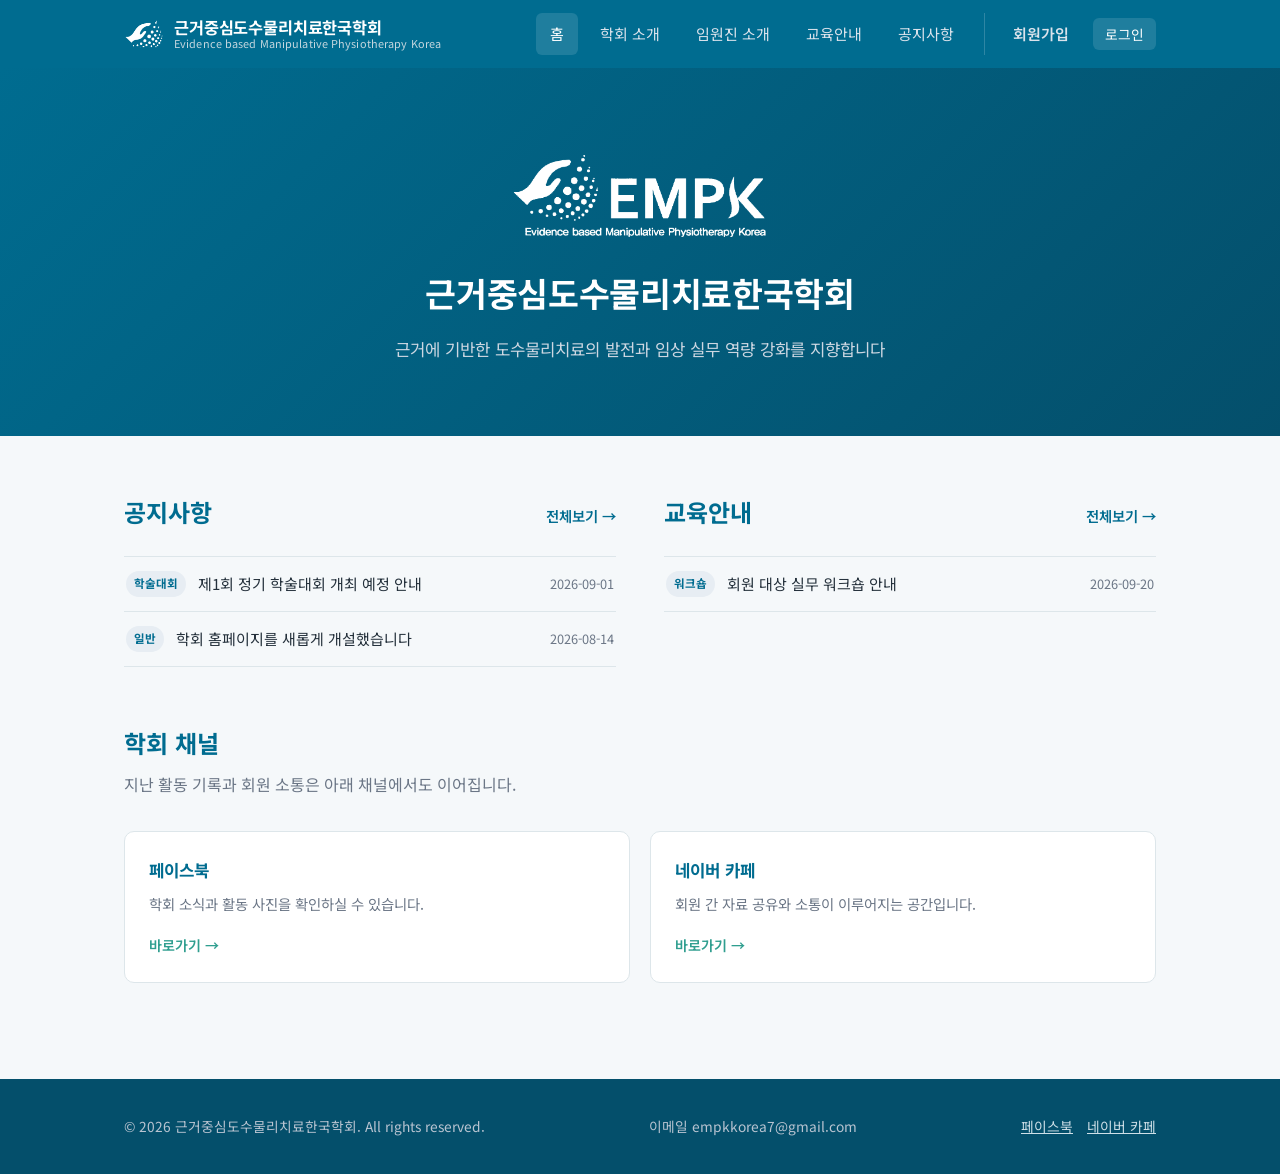
==== index.html @ 3b388fb1 "메인 화면을 공지사항·교육안내 2단 게시판으로 개편 - 상단 메뉴와 중복되던 배너 카드 3개 제거 - 공지사항 / 교육안내를 나란히 배치하고 각 최신 6건 노출 - 좁은 화면(86" ====
<!doctype html>
<html lang="ko">
<head>
  <meta charset="utf-8" />
  <meta name="viewport" content="width=device-width, initial-scale=1" />
  <title>홈 | 학회 홈페이지</title>
  <link rel="preconnect" href="https://fonts.googleapis.com" />
  <link href="https://fonts.googleapis.com/css2?family=Noto+Sans+KR:wght@400;500;700&display=swap" rel="stylesheet" />
  <link rel="icon" type="image/png" sizes="32x32" href="/images/favicon-32.png" />
  <link rel="apple-touch-icon" href="/images/favicon-180.png" />
  <link rel="stylesheet" href="/css/style.css" />
</head>
<body>
  <header class="site-header" id="site-header"></header>

  <section class="hero" id="hero">
    <div class="container">
      <img src="/images/logo.png" alt="근거중심도수물리치료한국학회 로고" class="hero-logo" />
      <h1 id="hero-title">학회 홈페이지</h1>
      <p id="hero-tagline">잠시만 기다려 주세요...</p>
    </div>
  </section>

  <main>
    <section class="section">
      <div class="container">
        <div class="board-columns">
          <div class="board-col">
            <div class="section-head-row">
              <h2 class="section-title">공지사항</h2>
              <a href="/notices.html" class="link-more">전체보기 &rarr;</a>
            </div>
            <div class="notice-list compact" id="recent-notices">
              <p class="empty-state">불러오는 중...</p>
            </div>
          </div>

          <div class="board-col">
            <div class="section-head-row">
              <h2 class="section-title">교육안내</h2>
              <a href="/education.html" class="link-more">전체보기 &rarr;</a>
            </div>
            <div class="notice-list compact" id="recent-education">
              <p class="empty-state">불러오는 중...</p>
            </div>
          </div>
        </div>
      </div>
    </section>

    <section class="section" id="social-section" style="padding-top: 0; display: none;">
      <div class="container">
        <h2 class="section-title">학회 채널</h2>
        <p class="section-sub">지난 활동 기록과 회원 소통은 아래 채널에서도 이어집니다.</p>
        <div class="social-grid" id="social-links"></div>
      </div>
    </section>
  </main>

  <footer class="site-footer" id="site-footer"></footer>

  <script src="https://identity.netlify.com/v1/netlify-identity-widget.js"></script>
  <script src="/js/site.js"></script>
  <script src="/js/home.js"></script>
</body>
</html>
---- css/style.css ----
:root {
  --navy: #006c90;
  --navy-dark: #044f6b;
  --accent: #2f9e8f;
  --bg: #f5f8fa;
  --card-bg: #ffffff;
  --text: #24303b;
  --text-muted: #6b7686;
  --border: #dde6ea;
  --max-width: 1080px;
}

* { box-sizing: border-box; }

html, body {
  margin: 0;
  padding: 0;
}

body {
  font-family: "Noto Sans KR", -apple-system, BlinkMacSystemFont, "Malgun Gothic", sans-serif;
  color: var(--text);
  background: var(--bg);
  line-height: 1.7;
}

a { color: inherit; text-decoration: none; }

img { max-width: 100%; display: block; }

.container {
  max-width: var(--max-width);
  margin: 0 auto;
  padding: 0 24px;
}

/* Header */
.site-header {
  background: var(--navy);
  color: #fff;
  position: sticky;
  top: 0;
  z-index: 10;
}

.site-header .container {
  display: flex;
  align-items: center;
  justify-content: space-between;
  height: 68px;
}

.brand {
  display: flex;
  align-items: center;
  gap: 10px;
  font-size: 1.02rem;
  font-weight: 700;
  letter-spacing: -0.01em;
  line-height: 1.25;
  min-width: 0;
}

.brand-text {
  white-space: nowrap;
}

.brand-mark {
  height: 40px;
  width: auto;
  flex: 0 0 auto;
  filter: brightness(0) invert(1);
}

.brand small {
  display: block;
  font-weight: 400;
  font-size: 0.68rem;
  color: #c3d6de;
  letter-spacing: 0.01em;
}

@media (max-width: 520px) {
  .brand { font-size: 0.9rem; gap: 8px; }
  .brand-mark { height: 32px; }
  .brand small { display: none; }
}

@media (max-width: 380px) {
  .brand { font-size: 0.78rem; }
}

.nav {
  display: flex;
  gap: 8px;
}

.nav a {
  padding: 8px 14px;
  border-radius: 6px;
  font-size: 0.94rem;
  color: #dbe3ec;
  white-space: nowrap;
  transition: background 0.15s ease, color 0.15s ease;
}

.nav a:hover,
.nav a.active {
  background: rgba(255, 255, 255, 0.12);
  color: #fff;
}

.auth-area {
  display: flex;
  align-items: center;
  gap: 10px;
  margin-left: 8px;
  padding-left: 14px;
  border-left: 1px solid rgba(255, 255, 255, 0.18);
  font-size: 0.88rem;
}

.auth-area .auth-link {
  color: #dbe3ec;
  font-weight: 600;
  white-space: nowrap;
}
.auth-area .auth-link:hover { color: #fff; text-decoration: underline; }

.auth-area .admin-link {
  color: var(--accent);
}

.auth-area .auth-user {
  color: #cdd7e2;
  white-space: nowrap;
}

.auth-btn {
  background: rgba(255, 255, 255, 0.12);
  color: #fff;
  border: none;
  padding: 6px 12px;
  border-radius: 6px;
  font-size: 0.86rem;
  cursor: pointer;
  font-family: inherit;
  white-space: nowrap;
  flex: 0 0 auto;
}
.auth-btn:hover { background: rgba(255, 255, 255, 0.22); }

@media (max-width: 1024px) {
  .auth-area {
    margin-left: 0;
    padding-left: 0;
    border-left: none;
    border-top: 1px solid rgba(255, 255, 255, 0.18);
    margin-top: 8px;
    padding-top: 12px;
    width: 100%;
  }
}

.nav-toggle {
  display: none;
  background: none;
  border: none;
  color: #fff;
  font-size: 1.5rem;
  cursor: pointer;
}

@media (max-width: 1024px) {
  .nav-toggle { display: block; }
  .nav {
    position: absolute;
    top: 68px;
    left: 0;
    right: 0;
    background: var(--navy-dark);
    flex-direction: column;
    align-items: flex-start;
    padding: 8px 16px 16px;
    display: none;
  }
  .nav.open { display: flex; }
}

/* Hero */
.hero {
  background: linear-gradient(135deg, var(--navy) 0%, var(--navy-dark) 100%);
  color: #fff;
  padding: 84px 0 72px;
  text-align: center;
}

.hero-logo {
  height: 88px;
  width: auto;
  margin: 0 auto 24px;
  filter: brightness(0) invert(1);
}

@media (max-width: 520px) {
  .hero-logo { height: 62px; margin-bottom: 18px; }
}

.hero h1 {
  font-size: 2.1rem;
  margin: 0 0 14px;
  letter-spacing: -0.01em;
}

.hero p {
  font-size: 1.05rem;
  color: #cdd7e2;
  max-width: 560px;
  margin: 0 auto;
}

/* Sections */
.section {
  padding: 56px 0;
}

.section-title {
  font-size: 1.5rem;
  margin: 0 0 8px;
  color: var(--navy);
}

.section-sub {
  color: var(--text-muted);
  margin: 0 0 32px;
}

.section-head-row {
  display: flex;
  align-items: baseline;
  justify-content: space-between;
  margin-bottom: 24px;
}

.section-head-row .section-title { margin-bottom: 0; }

.link-more {
  font-size: 0.9rem;
  color: var(--navy);
  font-weight: 600;
  white-space: nowrap;
}
.link-more:hover { text-decoration: underline; }

/* Cards */
.card {
  background: var(--card-bg);
  border: 1px solid var(--border);
  border-radius: 10px;
  padding: 24px;
}

.card-grid {
  display: grid;
  grid-template-columns: repeat(auto-fill, minmax(220px, 1fr));
  gap: 20px;
}

/* Board members */
.member-card {
  background: var(--card-bg);
  border: 1px solid var(--border);
  border-radius: 10px;
  padding: 24px;
  text-align: center;
}

.member-photo {
  width: 96px;
  height: 96px;
  border-radius: 50%;
  object-fit: cover;
  margin: 0 auto 16px;
  background: #dfe5ec;
}

.member-photo.placeholder {
  display: flex;
  align-items: center;
  justify-content: center;
  color: #8b98a8;
  font-size: 0.8rem;
}

.member-name {
  font-size: 1.05rem;
  font-weight: 700;
  margin: 0 0 2px;
}

.member-title {
  color: var(--accent);
  font-weight: 600;
  font-size: 0.9rem;
  margin: 0 0 6px;
}

.member-affiliation {
  color: var(--text-muted);
  font-size: 0.88rem;
  margin: 0 0 10px;
}

.member-bio {
  font-size: 0.88rem;
  color: var(--text);
}

/* Notices */
.notice-list {
  display: flex;
  flex-direction: column;
  border-top: 1px solid var(--border);
}

.notice-row {
  display: flex;
  align-items: center;
  gap: 16px;
  padding: 18px 4px;
  border-bottom: 1px solid var(--border);
  cursor: pointer;
}

.notice-row:hover .notice-title { color: var(--navy); text-decoration: underline; }

.notice-category {
  flex: 0 0 auto;
  font-size: 0.76rem;
  font-weight: 700;
  color: var(--navy);
  background: #e7edf3;
  padding: 4px 10px;
  border-radius: 999px;
}

.notice-title {
  flex: 1 1 auto;
  font-size: 0.98rem;
}

.notice-date {
  flex: 0 0 auto;
  font-size: 0.84rem;
  color: var(--text-muted);
}

.notice-detail {
  background: var(--card-bg);
  border: 1px solid var(--border);
  border-radius: 10px;
  padding: 32px;
}

.notice-detail h2 {
  margin: 0 0 8px;
  color: var(--navy);
}

.notice-detail .notice-meta {
  color: var(--text-muted);
  font-size: 0.88rem;
  margin-bottom: 20px;
  padding-bottom: 20px;
  border-bottom: 1px solid var(--border);
}

.notice-detail .notice-body {
  white-space: pre-wrap;
}

.back-link {
  display: inline-block;
  margin-bottom: 20px;
  font-size: 0.9rem;
  color: var(--navy);
  font-weight: 600;
}
.back-link:hover { text-decoration: underline; }

/* History timeline */
.timeline {
  border-left: 2px solid var(--border);
  margin-left: 8px;
  padding-left: 24px;
}

.timeline-item {
  position: relative;
  padding-bottom: 24px;
}

.timeline-item::before {
  content: "";
  position: absolute;
  left: -30px;
  top: 4px;
  width: 10px;
  height: 10px;
  border-radius: 50%;
  background: var(--accent);
}

.timeline-year {
  font-weight: 700;
  color: var(--navy);
  margin-right: 10px;
}

/* About */
.about-block {
  margin-bottom: 32px;
}

.about-block h3 {
  color: var(--navy);
  font-size: 1.1rem;
  margin-bottom: 10px;
}

.about-block p {
  white-space: pre-wrap;
  color: var(--text);
}

/* Footer */
.site-footer {
  background: var(--navy-dark);
  color: #b9c4d1;
  padding: 36px 0;
  margin-top: 40px;
  font-size: 0.86rem;
}

.site-footer .container {
  display: flex;
  flex-wrap: wrap;
  gap: 8px 24px;
  justify-content: space-between;
}

.empty-state {
  color: var(--text-muted);
  padding: 24px 4px;
}

/* Home board columns */
.board-columns {
  display: grid;
  grid-template-columns: 1fr 1fr;
  gap: 48px;
}

@media (max-width: 860px) {
  .board-columns {
    grid-template-columns: 1fr;
    gap: 40px;
  }
}

/* Compact rows used in the narrower home columns */
.notice-list.compact .notice-row {
  gap: 12px;
  padding: 14px 2px;
}

.notice-list.compact .notice-category {
  font-size: 0.72rem;
  padding: 3px 8px;
}

.notice-list.compact .notice-title {
  font-size: 0.94rem;
  overflow: hidden;
  text-overflow: ellipsis;
  white-space: nowrap;
}

.notice-list.compact .notice-date {
  font-size: 0.8rem;
}

/* Social channels */
.social-grid {
  display: grid;
  grid-template-columns: repeat(auto-fit, minmax(240px, 1fr));
  gap: 20px;
}

.social-card h3 {
  margin: 0 0 8px;
  color: var(--navy);
  font-size: 1.05rem;
}

.social-card p {
  margin: 0 0 14px;
  color: var(--text-muted);
  font-size: 0.9rem;
}

.social-card .social-go {
  font-size: 0.88rem;
  font-weight: 600;
  color: var(--accent);
}

.social-card:hover {
  border-color: var(--navy);
}

.footer-social {
  display: flex;
  gap: 14px;
}

.footer-social a {
  color: #cfe0e8;
  text-decoration: underline;
}
.footer-social a:hover { color: #fff; }

/* Forms */
.apply-form {
  display: flex;
  flex-direction: column;
}

.hp-field {
  position: absolute;
  left: -9999px;
}

.form-label {
  font-size: 0.88rem;
  font-weight: 600;
  color: var(--navy);
  margin: 16px 0 6px;
}
.form-label:first-of-type { margin-top: 0; }

.form-input {
  font-family: inherit;
  font-size: 0.96rem;
  padding: 10px 12px;
  border: 1px solid var(--border);
  border-radius: 6px;
  background: #fff;
  color: var(--text);
}
.form-input:focus {
  outline: none;
  border-color: var(--navy);
}

.form-notice {
  font-size: 0.8rem;
  color: var(--text-muted);
  margin: 18px 0 0;
}

.form-submit {
  margin-top: 18px;
  align-self: flex-start;
  background: var(--navy);
  color: #fff;
  border: none;
  padding: 12px 24px;
  border-radius: 6px;
  font-size: 0.96rem;
  font-weight: 600;
  cursor: pointer;
  font-family: inherit;
}
.form-submit:hover { background: var(--navy-dark); }
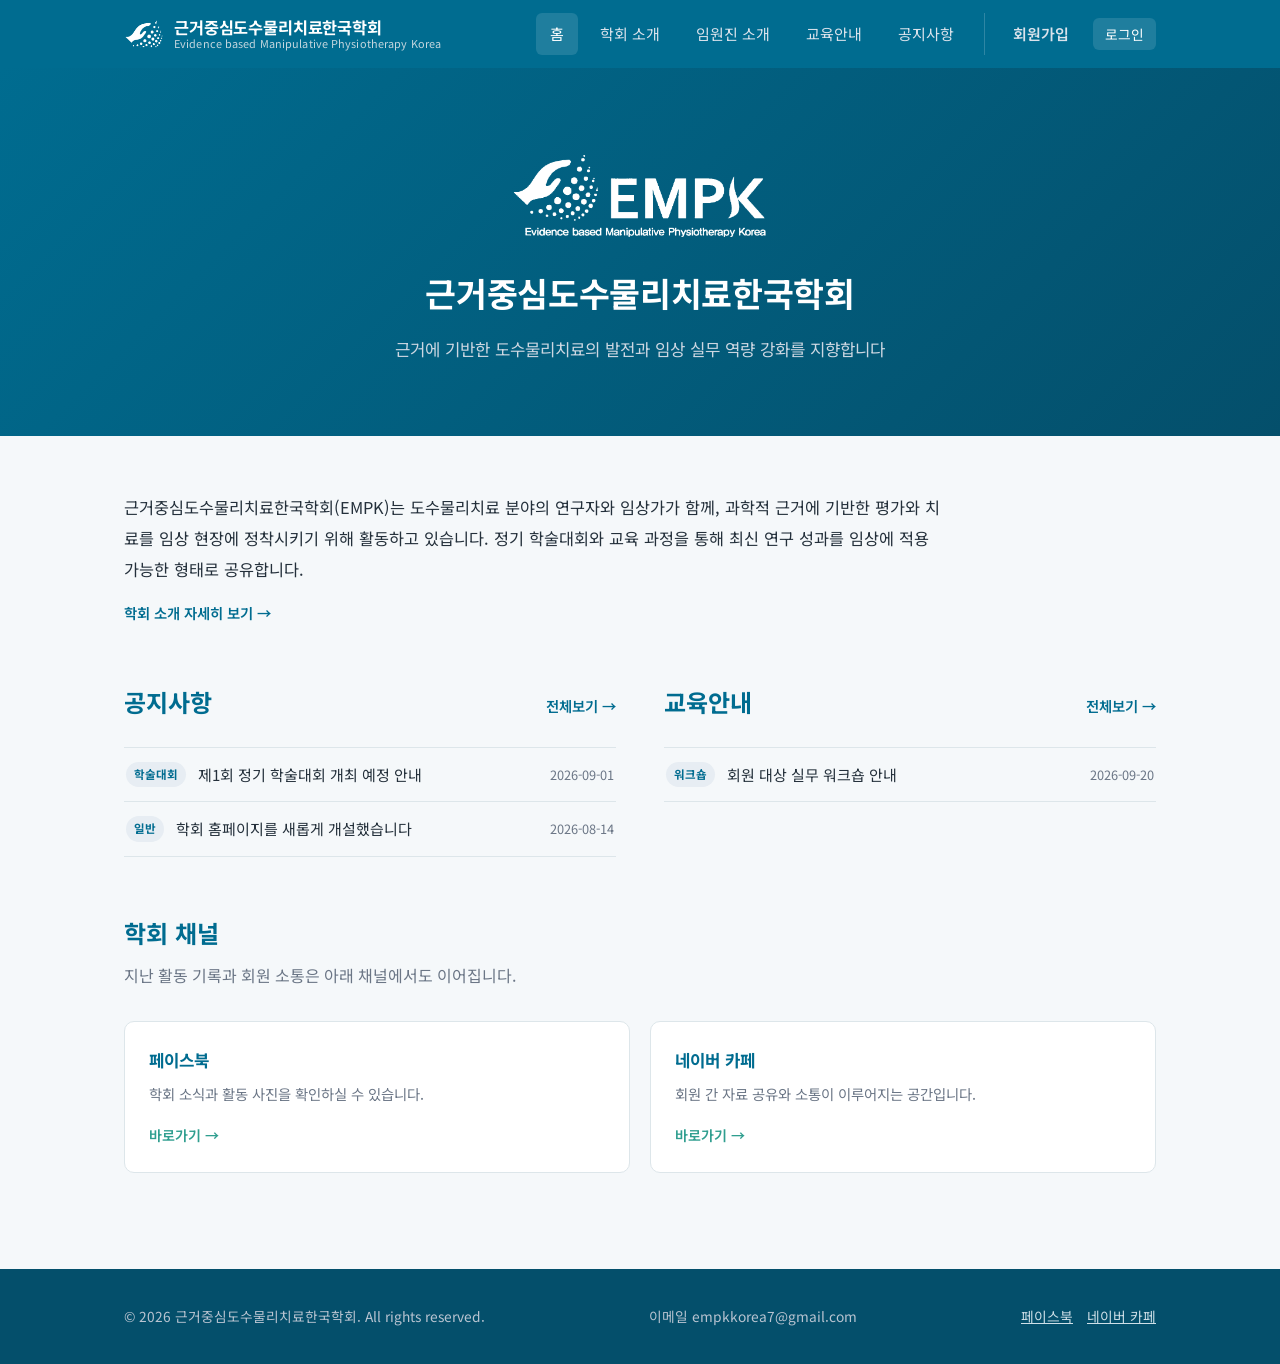
==== commit 86f4cfc7: "메인 소개글·다가오는 일정 추가, 임원진 그룹 구분 - 홈 상단에 학회 소개 요약 단락 추가 (관리자 화면에서 수정 가능) - 공지사항·교육안내를 합쳐 '다가오는 일정'을 D-da" ====
--- a/index.html
+++ b/index.html
@@ -22,6 +22,20 @@
   </section>
 
   <main>
+    <section class="section intro-section" id="intro-section" style="display: none;">
+      <div class="container">
+        <p class="intro-text" id="intro-text"></p>
+        <a href="/about.html" class="link-more">학회 소개 자세히 보기 &rarr;</a>
+      </div>
+    </section>
+
+    <section class="section upcoming-section" id="upcoming-section" style="display: none;">
+      <div class="container">
+        <h2 class="section-title">다가오는 일정</h2>
+        <div class="upcoming-grid" id="upcoming-list"></div>
+      </div>
+    </section>
+
     <section class="section">
       <div class="container">
         <div class="board-columns">
--- a/css/style.css
+++ b/css/style.css
@@ -454,6 +454,84 @@
   padding: 24px 4px;
 }
 
+/* Home intro summary */
+.intro-section {
+  padding-bottom: 0;
+}
+
+.intro-text {
+  font-size: 1.02rem;
+  line-height: 1.9;
+  color: var(--text);
+  margin: 0 0 14px;
+  max-width: 820px;
+}
+
+/* Upcoming events */
+.upcoming-section {
+  padding-bottom: 0;
+}
+
+.upcoming-grid {
+  display: grid;
+  grid-template-columns: repeat(auto-fit, minmax(240px, 1fr));
+  gap: 16px;
+}
+
+.upcoming-card {
+  display: flex;
+  flex-direction: column;
+  gap: 8px;
+  padding: 20px 22px;
+  border: 1px solid var(--border);
+  border-left: 4px solid var(--accent);
+  border-radius: 10px;
+  background: var(--card-bg);
+  transition: border-color 0.15s ease, transform 0.15s ease;
+}
+
+.upcoming-card:hover {
+  border-color: var(--navy);
+  border-left-color: var(--navy);
+  transform: translateY(-2px);
+}
+
+.upcoming-dday {
+  align-self: flex-start;
+  font-size: 0.78rem;
+  font-weight: 700;
+  color: #fff;
+  background: var(--accent);
+  padding: 3px 10px;
+  border-radius: 999px;
+  letter-spacing: 0.02em;
+}
+
+.upcoming-title {
+  font-size: 1rem;
+  font-weight: 600;
+  color: var(--navy);
+  line-height: 1.5;
+}
+
+.upcoming-meta {
+  font-size: 0.84rem;
+  color: var(--text-muted);
+}
+
+/* Board member groups */
+.board-group + .board-group {
+  margin-top: 48px;
+}
+
+.board-group-title {
+  font-size: 1.2rem;
+  color: var(--navy);
+  margin: 0 0 20px;
+  padding-bottom: 10px;
+  border-bottom: 2px solid var(--border);
+}
+
 /* Home board columns */
 .board-columns {
   display: grid;
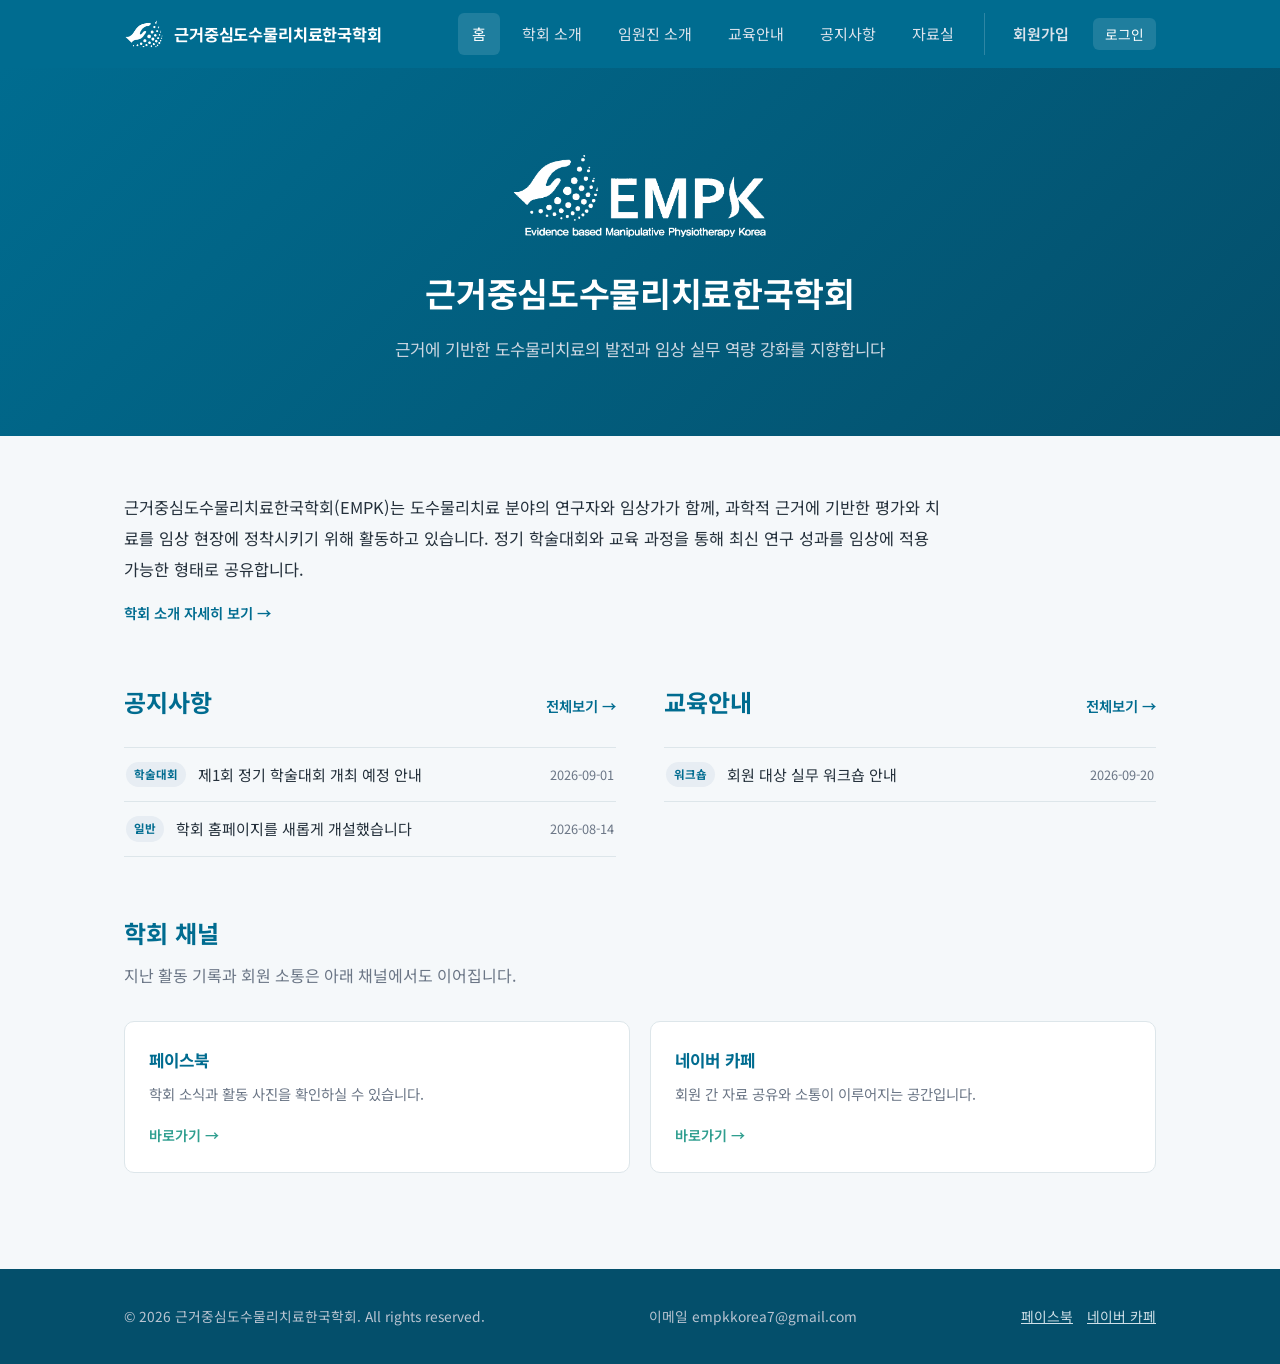
==== commit 2d6e4fc3: "SEO·공유 미리보기, 한글 404, 학회 소개 페이지 확장 - 전 페이지에 description·OG·트위터 카드 메타태그와 canonical 추가   카톡·페이스북 공유 시 로" ====
--- a/index.html
+++ b/index.html
@@ -3,7 +3,22 @@
 <head>
   <meta charset="utf-8" />
   <meta name="viewport" content="width=device-width, initial-scale=1" />
-  <title>홈 | 학회 홈페이지</title>
+  <title>근거중심도수물리치료한국학회 (EMPK)</title>
+  <meta name="description" content="근거중심도수물리치료한국학회(EMPK)는 근거에 기반한 도수물리치료의 발전과 임상 실무 역량 강화를 지향하는 학회입니다. 학술대회·교육 일정과 공지사항을 확인하세요." />
+  <link rel="canonical" href="https://empkkorea.netlify.app/" />
+  <meta property="og:type" content="website" />
+  <meta property="og:site_name" content="근거중심도수물리치료한국학회" />
+  <meta property="og:locale" content="ko_KR" />
+  <meta property="og:title" content="근거중심도수물리치료한국학회" />
+  <meta property="og:description" content="근거중심도수물리치료한국학회(EMPK)는 근거에 기반한 도수물리치료의 발전과 임상 실무 역량 강화를 지향하는 학회입니다. 학술대회·교육 일정과 공지사항을 확인하세요." />
+  <meta property="og:url" content="https://empkkorea.netlify.app/" />
+  <meta property="og:image" content="https://empkkorea.netlify.app/images/og-image.png" />
+  <meta property="og:image:width" content="1200" />
+  <meta property="og:image:height" content="630" />
+  <meta name="twitter:card" content="summary_large_image" />
+  <meta name="twitter:title" content="근거중심도수물리치료한국학회" />
+  <meta name="twitter:description" content="근거중심도수물리치료한국학회(EMPK)는 근거에 기반한 도수물리치료의 발전과 임상 실무 역량 강화를 지향하는 학회입니다. 학술대회·교육 일정과 공지사항을 확인하세요." />
+  <meta name="twitter:image" content="https://empkkorea.netlify.app/images/og-image.png" />
   <link rel="preconnect" href="https://fonts.googleapis.com" />
   <link href="https://fonts.googleapis.com/css2?family=Noto+Sans+KR:wght@400;500;700&display=swap" rel="stylesheet" />
   <link rel="icon" type="image/png" sizes="32x32" href="/images/favicon-32.png" />
--- a/css/style.css
+++ b/css/style.css
@@ -58,11 +58,24 @@
   font-weight: 700;
   letter-spacing: -0.01em;
   line-height: 1.25;
+  /* Shrink and truncate rather than overflowing across the nav. */
   min-width: 0;
+  flex: 0 1 auto;
+  overflow: hidden;
 }
 
 .brand-text {
+  display: block;
+  min-width: 0;
+  overflow: hidden;
+}
+
+.brand-name,
+.brand small {
+  display: block;
   white-space: nowrap;
+  overflow: hidden;
+  text-overflow: ellipsis;
 }
 
 .brand-mark {
@@ -73,13 +86,18 @@
 }
 
 .brand small {
-  display: block;
   font-weight: 400;
   font-size: 0.68rem;
   color: #c3d6de;
   letter-spacing: 0.01em;
 }
 
+/* The English subtitle is the widest part of the brand; drop it first so the
+   nav keeps its room on laptop widths (especially when logged in). */
+@media (max-width: 1400px) {
+  .brand small { display: none; }
+}
+
 @media (max-width: 520px) {
   .brand { font-size: 0.9rem; gap: 8px; }
   .brand-mark { height: 32px; }
@@ -93,6 +111,7 @@
 .nav {
   display: flex;
   gap: 8px;
+  flex: 0 0 auto;
 }
 
 .nav a {
@@ -134,6 +153,10 @@
 .auth-area .auth-user {
   color: #cdd7e2;
   white-space: nowrap;
+  /* Email addresses can be long; keep them from pushing the nav around. */
+  max-width: 150px;
+  overflow: hidden;
+  text-overflow: ellipsis;
 }
 
 .auth-btn {
@@ -379,6 +402,177 @@
   white-space: pre-wrap;
 }
 
+/* Rendered Markdown bodies bring their own block elements. */
+.notice-body.rich { white-space: normal; }
+.notice-body.rich p { margin: 0 0 14px; }
+.notice-body.rich h2,
+.notice-body.rich h3,
+.notice-body.rich h4 {
+  color: var(--navy);
+  margin: 26px 0 10px;
+  font-size: 1.08rem;
+}
+.notice-body.rich ul,
+.notice-body.rich ol { margin: 0 0 14px; padding-left: 22px; }
+.notice-body.rich li { margin-bottom: 6px; }
+.notice-body.rich a { color: var(--navy); text-decoration: underline; }
+.notice-body.rich img { border-radius: 8px; margin: 8px 0 16px; }
+.notice-body.rich blockquote {
+  margin: 0 0 14px;
+  padding: 10px 16px;
+  border-left: 3px solid var(--accent);
+  background: var(--bg);
+  color: var(--text-muted);
+}
+.notice-body.rich code {
+  background: var(--bg);
+  padding: 2px 6px;
+  border-radius: 4px;
+  font-size: 0.92em;
+}
+.notice-body.rich hr {
+  border: none;
+  border-top: 1px solid var(--border);
+  margin: 22px 0;
+}
+
+/* Attachments */
+.attachments {
+  margin-top: 28px;
+  padding-top: 20px;
+  border-top: 1px solid var(--border);
+}
+
+.attachments-title {
+  font-size: 0.94rem;
+  color: var(--navy);
+  margin: 0 0 12px;
+}
+
+.attachment-list {
+  list-style: none;
+  margin: 0;
+  padding: 0;
+  display: flex;
+  flex-direction: column;
+  gap: 8px;
+}
+
+.attachment-list a {
+  display: flex;
+  align-items: center;
+  gap: 10px;
+  padding: 10px 14px;
+  border: 1px solid var(--border);
+  border-radius: 8px;
+  background: var(--bg);
+  font-size: 0.92rem;
+  color: var(--navy);
+  word-break: break-all;
+}
+.attachment-list a:hover {
+  border-color: var(--navy);
+  background: #fff;
+}
+
+.attach-icon {
+  flex: 0 0 auto;
+  font-weight: 700;
+  color: var(--accent);
+}
+
+.attach-mark {
+  font-size: 0.82em;
+  margin-left: 4px;
+}
+
+.pin-badge {
+  display: inline-block;
+  font-size: 0.72rem;
+  font-weight: 700;
+  color: #fff;
+  background: var(--accent);
+  padding: 2px 7px;
+  border-radius: 4px;
+  margin-right: 6px;
+  vertical-align: 2px;
+}
+
+/* Board search */
+.board-search {
+  display: flex;
+  gap: 8px;
+  align-items: center;
+  margin-bottom: 22px;
+  flex-wrap: wrap;
+}
+
+.board-search input {
+  flex: 1 1 200px;
+  min-width: 0;
+  font-family: inherit;
+  font-size: 0.94rem;
+  padding: 9px 13px;
+  border: 1px solid var(--border);
+  border-radius: 6px;
+  background: #fff;
+  color: var(--text);
+}
+.board-search input:focus { outline: none; border-color: var(--navy); }
+
+.board-search button {
+  flex: 0 0 auto;
+  font-family: inherit;
+  font-size: 0.92rem;
+  font-weight: 600;
+  padding: 9px 18px;
+  border: none;
+  border-radius: 6px;
+  background: var(--navy);
+  color: #fff;
+  cursor: pointer;
+}
+.board-search button:hover { background: var(--navy-dark); }
+
+.search-clear {
+  font-size: 0.88rem;
+  color: var(--text-muted);
+  text-decoration: underline;
+}
+
+.search-summary {
+  font-size: 0.9rem;
+  color: var(--text-muted);
+  margin: 0 0 10px;
+}
+
+/* Pagination */
+.pagination {
+  display: flex;
+  justify-content: center;
+  gap: 6px;
+  margin-top: 28px;
+  flex-wrap: wrap;
+}
+
+.page-link {
+  min-width: 36px;
+  padding: 7px 11px;
+  text-align: center;
+  border: 1px solid var(--border);
+  border-radius: 6px;
+  font-size: 0.9rem;
+  color: var(--text);
+  background: #fff;
+}
+.page-link:hover { border-color: var(--navy); color: var(--navy); }
+.page-link.active {
+  background: var(--navy);
+  border-color: var(--navy);
+  color: #fff;
+  font-weight: 600;
+}
+
 .back-link {
   display: inline-block;
   margin-bottom: 20px;
@@ -417,6 +611,91 @@
   margin-right: 10px;
 }
 
+/* In-page sub navigation (학회 소개) */
+.subnav {
+  position: sticky;
+  top: 68px;
+  z-index: 9;
+  background: #fff;
+  border-bottom: 1px solid var(--border);
+}
+
+.subnav .container {
+  display: flex;
+  gap: 4px;
+  overflow-x: auto;
+  scrollbar-width: none;
+}
+.subnav .container::-webkit-scrollbar { display: none; }
+
+.subnav a {
+  flex: 0 0 auto;
+  padding: 14px 14px;
+  font-size: 0.92rem;
+  font-weight: 600;
+  color: var(--text-muted);
+  border-bottom: 2px solid transparent;
+  white-space: nowrap;
+}
+.subnav a:hover {
+  color: var(--navy);
+  border-bottom-color: var(--border);
+}
+
+/* Anchor targets must clear both sticky bars. */
+main section[id] {
+  scroll-margin-top: 124px;
+}
+.about-block[id] {
+  scroll-margin-top: 124px;
+}
+
+/* Greeting */
+.greeting p {
+  white-space: pre-wrap;
+  line-height: 1.9;
+  margin: 0 0 16px;
+}
+
+.greeting-sign {
+  text-align: right;
+  font-weight: 600;
+  color: var(--navy);
+  white-space: normal !important;
+}
+
+/* Definition-style info rows (사무국 안내) */
+.info-list {
+  display: grid;
+  grid-template-columns: 120px 1fr;
+  gap: 10px 16px;
+  margin: 0 0 16px;
+}
+
+.info-list dt {
+  font-weight: 600;
+  color: var(--navy);
+  font-size: 0.94rem;
+}
+
+.info-list dd {
+  margin: 0;
+  font-size: 0.94rem;
+  word-break: break-word;
+}
+
+.info-list dd a { color: var(--navy); text-decoration: underline; }
+
+@media (max-width: 520px) {
+  .info-list { grid-template-columns: 84px 1fr; gap: 8px 12px; }
+}
+
+.office-note {
+  color: var(--text-muted);
+  font-size: 0.92rem;
+  margin: 0;
+}
+
 /* About */
 .about-block {
   margin-bottom: 32px;
@@ -453,6 +732,25 @@
   color: var(--text-muted);
   padding: 24px 4px;
 }
+
+/* 404 page shortcuts */
+.notfound-links {
+  display: flex;
+  flex-wrap: wrap;
+  gap: 10px;
+  justify-content: center;
+}
+
+.notfound-links a {
+  padding: 10px 18px;
+  border: 1px solid var(--border);
+  border-radius: 8px;
+  background: var(--card-bg);
+  font-size: 0.94rem;
+  font-weight: 600;
+  color: var(--navy);
+}
+.notfound-links a:hover { border-color: var(--navy); background: #fff; }
 
 /* Home intro summary */
 .intro-section {
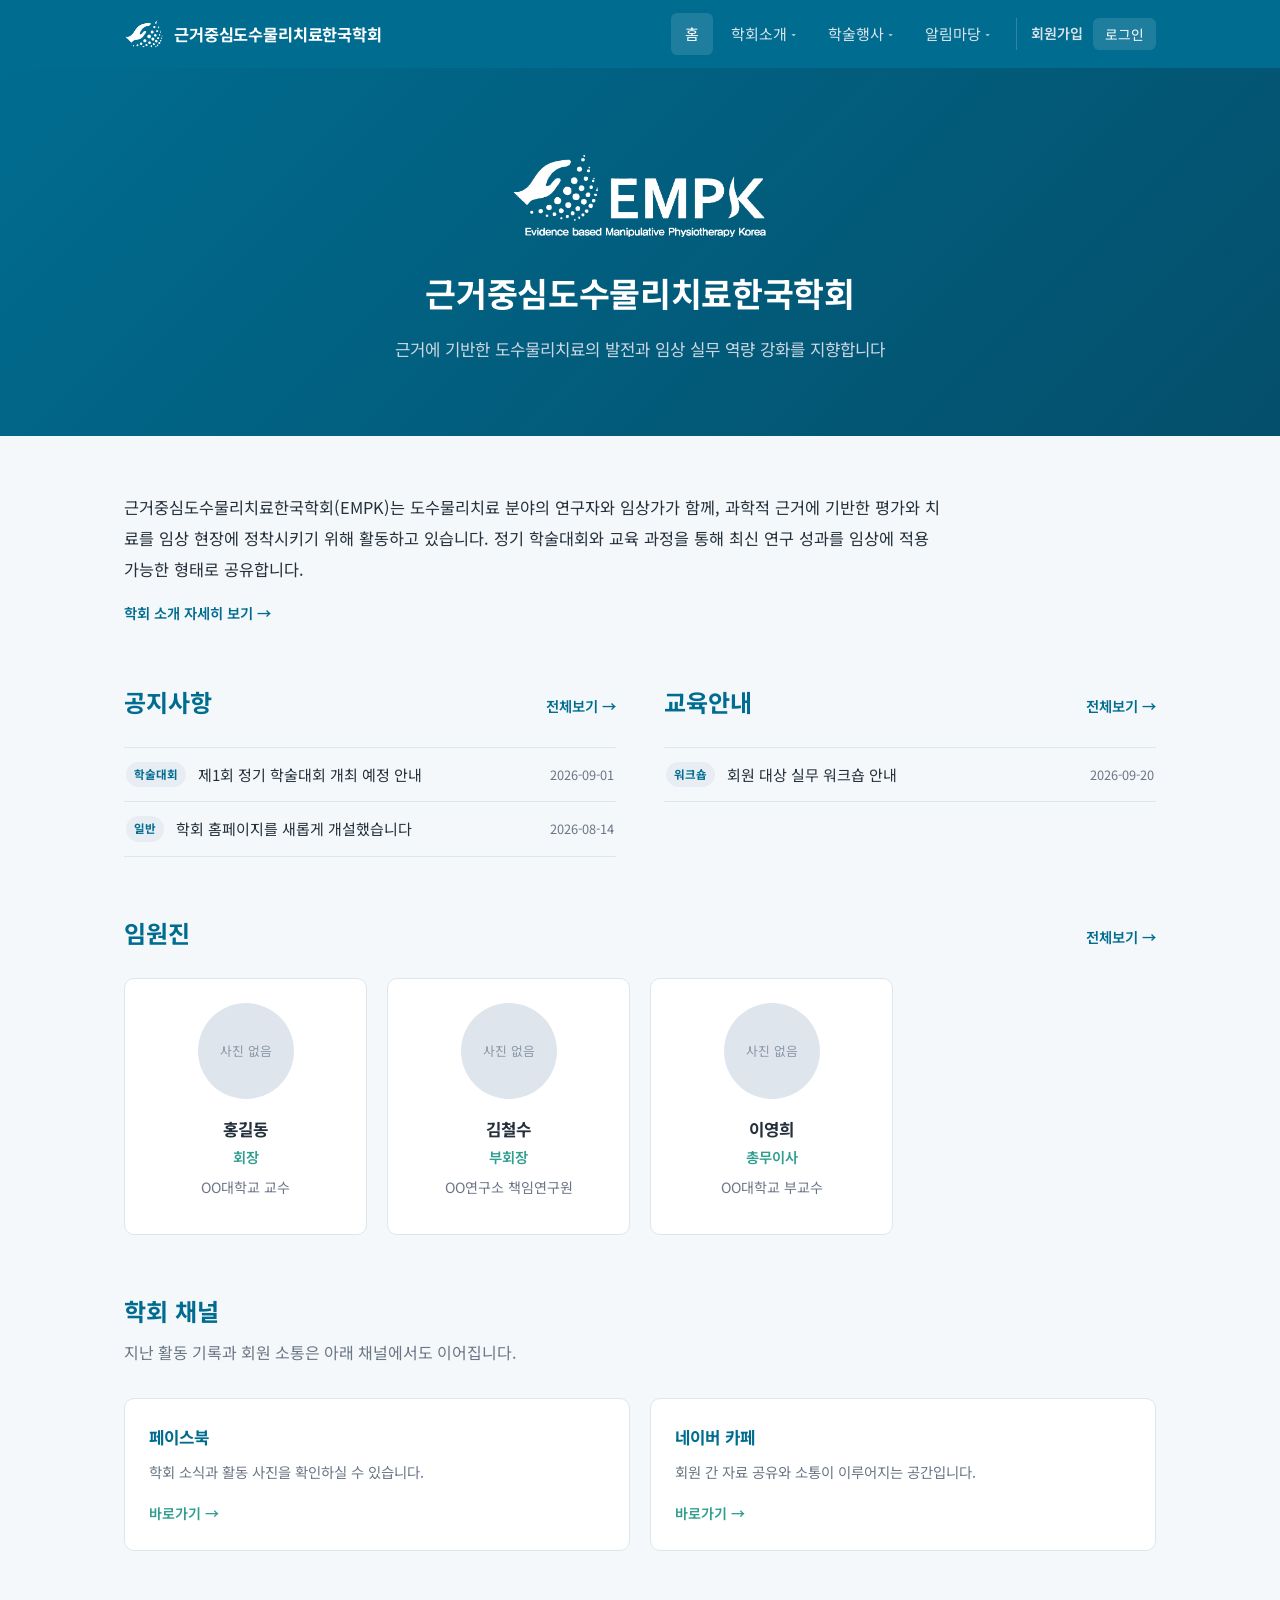
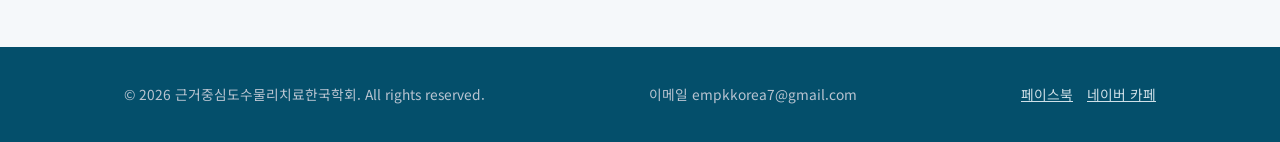
==== commit b4359a79: "학술대회·갤러리 신설, 참가 신청 폼, 회원 전용 자료, 메뉴 재편 - 메뉴를 홈/학회소개/학술행사/알림마당 4개 + 드롭다운으로 재편   (페이지가 늘어도 헤더가 깨지지 않고, " ====
--- a/index.html
+++ b/index.html
@@ -36,7 +36,7 @@
     </div>
   </section>
 
-  <main>
+  <main id="main">
     <section class="section intro-section" id="intro-section" style="display: none;">
       <div class="container">
         <p class="intro-text" id="intro-text"></p>
@@ -77,6 +77,16 @@
       </div>
     </section>
 
+    <section class="section" id="board-section" style="padding-top: 0; display: none;">
+      <div class="container">
+        <div class="section-head-row">
+          <h2 class="section-title">임원진</h2>
+          <a href="/board.html" class="link-more">전체보기 &rarr;</a>
+        </div>
+        <div class="card-grid" id="home-board"></div>
+      </div>
+    </section>
+
     <section class="section" id="social-section" style="padding-top: 0; display: none;">
       <div class="container">
         <h2 class="section-title">학회 채널</h2>
--- a/css/style.css
+++ b/css/style.css
@@ -110,23 +110,103 @@
 
 .nav {
   display: flex;
-  gap: 8px;
+  align-items: center;
+  gap: 4px;
   flex: 0 0 auto;
 }
 
-.nav a {
+.nav-link {
+  display: inline-flex;
+  align-items: center;
+  gap: 4px;
   padding: 8px 14px;
   border-radius: 6px;
   font-size: 0.94rem;
   color: #dbe3ec;
   white-space: nowrap;
+  background: none;
+  border: none;
+  font-family: inherit;
+  font-weight: 400;
+  cursor: pointer;
   transition: background 0.15s ease, color 0.15s ease;
 }
 
-.nav a:hover,
-.nav a.active {
+.nav-link:hover,
+.nav-link.active {
   background: rgba(255, 255, 255, 0.12);
   color: #fff;
+}
+
+.nav-caret {
+  font-size: 0.7em;
+  opacity: 0.8;
+}
+
+.nav-group {
+  position: relative;
+}
+
+.nav-menu {
+  display: none;
+  position: absolute;
+  top: calc(100% + 6px);
+  left: 0;
+  min-width: 176px;
+  background: #fff;
+  border: 1px solid var(--border);
+  border-radius: 10px;
+  box-shadow: 0 12px 28px rgba(15, 34, 51, 0.16);
+  padding: 6px;
+  z-index: 20;
+}
+
+.nav-group.open .nav-menu,
+.nav-group:hover .nav-menu {
+  display: block;
+}
+
+.nav-menu a {
+  display: block;
+  padding: 9px 12px;
+  border-radius: 6px;
+  font-size: 0.9rem;
+  color: var(--text);
+  white-space: nowrap;
+}
+
+.nav-menu a:hover {
+  background: var(--bg);
+  color: var(--navy);
+}
+
+.nav-menu a.active {
+  color: var(--navy);
+  font-weight: 600;
+}
+
+/* Keyboard users must be able to see where they are. */
+.nav-link:focus-visible,
+.nav-menu a:focus-visible,
+.auth-btn:focus-visible,
+.auth-area a:focus-visible {
+  outline: 2px solid #fff;
+  outline-offset: 2px;
+}
+
+.skip-link {
+  position: absolute;
+  left: -9999px;
+  top: 0;
+  z-index: 100;
+  background: #fff;
+  color: var(--navy);
+  padding: 10px 16px;
+  border-radius: 0 0 8px 0;
+  font-weight: 600;
+}
+.skip-link:focus {
+  left: 0;
 }
 
 .auth-area {
@@ -201,13 +281,37 @@
     top: 68px;
     left: 0;
     right: 0;
+    max-height: calc(100vh - 68px);
+    overflow-y: auto;
     background: var(--navy-dark);
     flex-direction: column;
-    align-items: flex-start;
+    align-items: stretch;
     padding: 8px 16px 16px;
     display: none;
   }
   .nav.open { display: flex; }
+
+  /* Submenus become inline expanding lists instead of floating panels. */
+  .nav-group { position: static; }
+  .nav-link { width: 100%; justify-content: space-between; }
+
+  .nav-menu {
+    display: none;
+    position: static;
+    background: transparent;
+    border: none;
+    box-shadow: none;
+    padding: 0 0 6px 12px;
+    min-width: 0;
+  }
+  .nav-group:hover .nav-menu { display: none; }
+  .nav-group.open .nav-menu { display: block; }
+
+  .nav-menu a { color: #c3d6de; }
+  .nav-menu a:hover,
+  .nav-menu a.active { background: rgba(255, 255, 255, 0.1); color: #fff; }
+
+  .nav-group.open .nav-caret { transform: rotate(180deg); }
 }
 
 /* Hero */
@@ -498,6 +602,115 @@
   vertical-align: 2px;
 }
 
+/* Inline application form on event pages */
+.apply-box {
+  margin-top: 28px;
+  padding-top: 20px;
+  border-top: 1px solid var(--border);
+}
+
+.apply-box .apply-form {
+  border: 1px solid var(--border);
+  border-radius: 10px;
+  padding: 20px 22px;
+  background: var(--bg);
+}
+
+/* Gallery */
+.album + .album {
+  margin-top: 48px;
+  padding-top: 40px;
+  border-top: 1px solid var(--border);
+}
+
+.album-head {
+  display: flex;
+  align-items: baseline;
+  justify-content: space-between;
+  gap: 16px;
+  margin-bottom: 8px;
+}
+
+.album-title {
+  font-size: 1.25rem;
+  color: var(--navy);
+  margin: 0;
+}
+
+.album-date {
+  font-size: 0.86rem;
+  color: var(--text-muted);
+  white-space: nowrap;
+}
+
+.album-desc {
+  color: var(--text-muted);
+  margin-bottom: 18px;
+}
+
+.photo-grid {
+  display: grid;
+  grid-template-columns: repeat(auto-fill, minmax(230px, 1fr));
+  gap: 16px;
+}
+
+.photo {
+  margin: 0;
+  background: var(--card-bg);
+  border: 1px solid var(--border);
+  border-radius: 10px;
+  overflow: hidden;
+}
+
+.photo img {
+  width: 100%;
+  aspect-ratio: 4 / 3;
+  object-fit: cover;
+  background: var(--bg);
+}
+
+.photo figcaption {
+  padding: 10px 12px;
+  font-size: 0.86rem;
+  color: var(--text-muted);
+}
+
+/* Members-only marker */
+.members-badge {
+  display: inline-block;
+  font-size: 0.72rem;
+  font-weight: 700;
+  color: var(--navy);
+  background: #dceaf0;
+  padding: 2px 7px;
+  border-radius: 4px;
+  margin-right: 6px;
+  vertical-align: 2px;
+}
+
+.members-notice {
+  margin-top: 28px;
+  padding: 18px 20px;
+  border: 1px solid var(--border);
+  border-left: 4px solid var(--accent);
+  border-radius: 8px;
+  background: var(--bg);
+}
+
+.members-notice p {
+  margin: 0 0 12px;
+  font-size: 0.94rem;
+  color: var(--text);
+}
+
+.members-notice .auth-btn {
+  background: var(--navy);
+  padding: 9px 18px;
+  font-size: 0.9rem;
+  font-weight: 600;
+}
+.members-notice .auth-btn:hover { background: var(--navy-dark); }
+
 /* Board search */
 .board-search {
   display: flex;
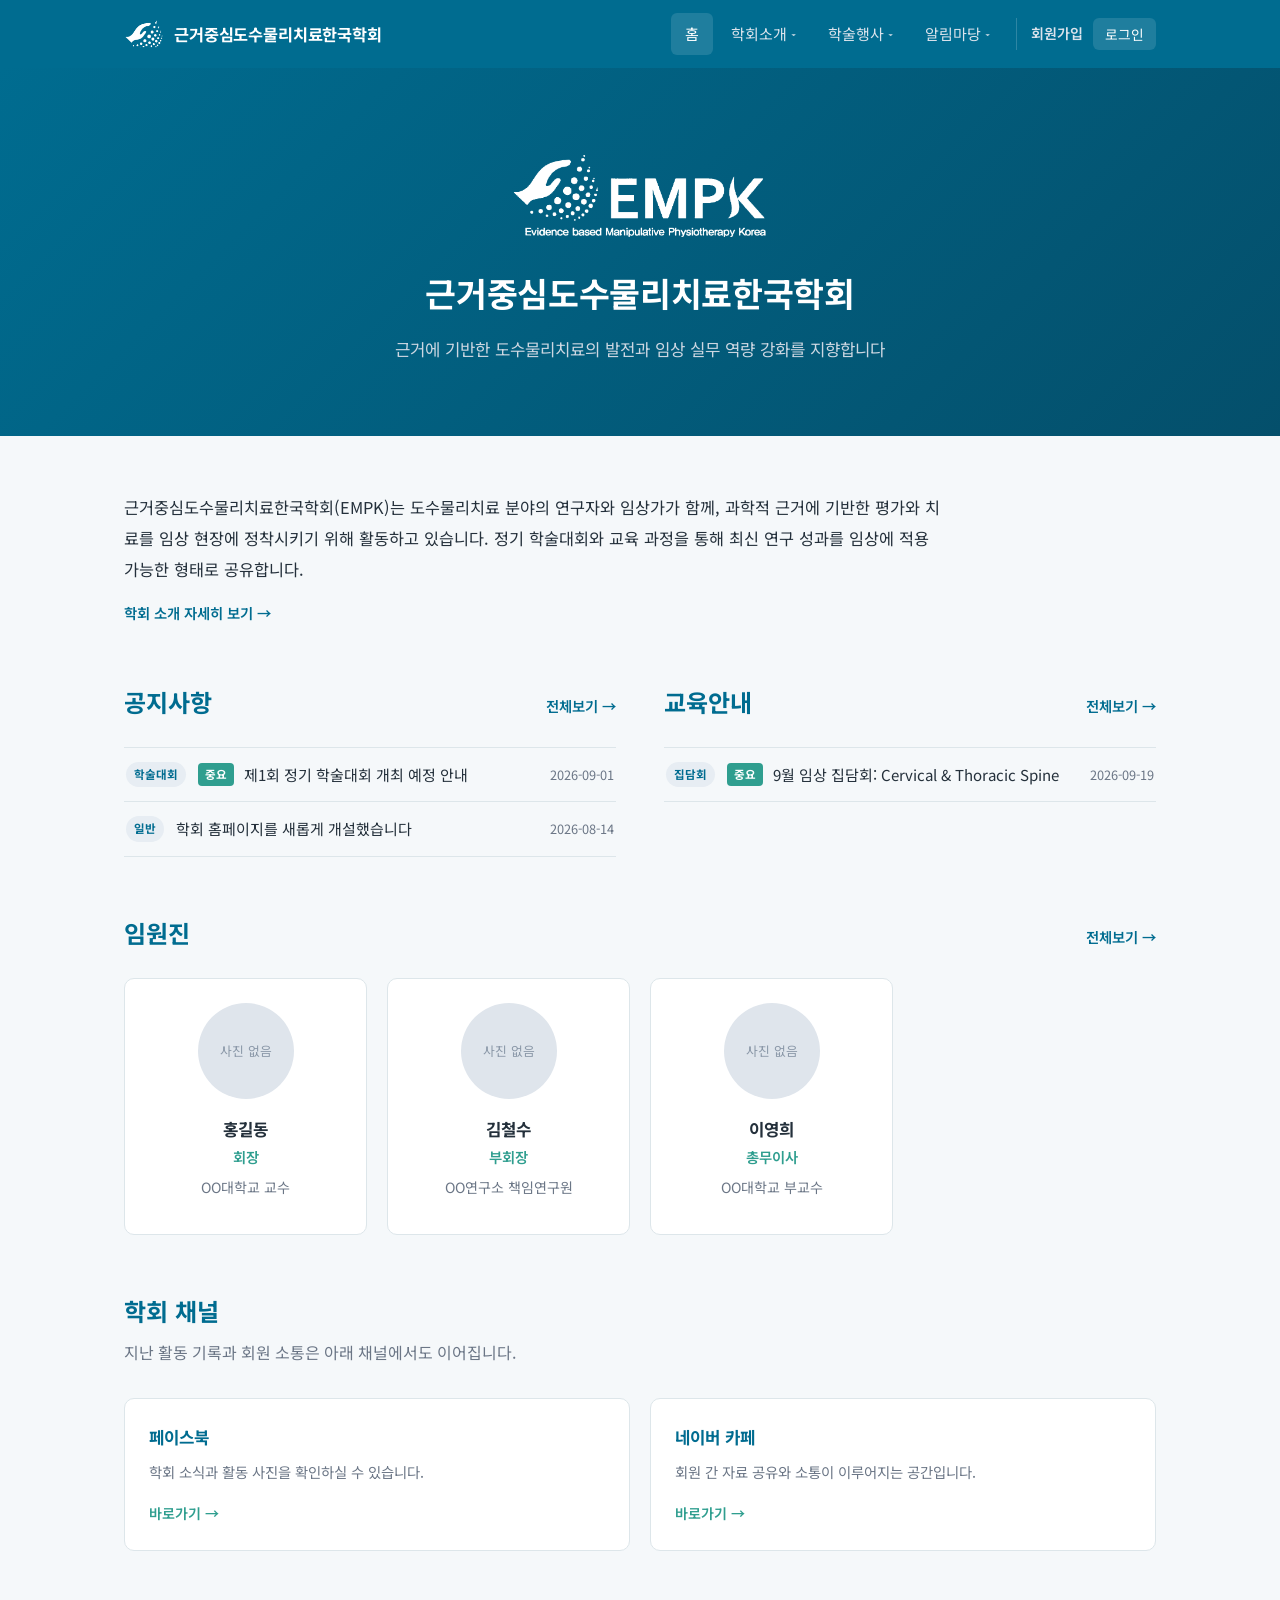
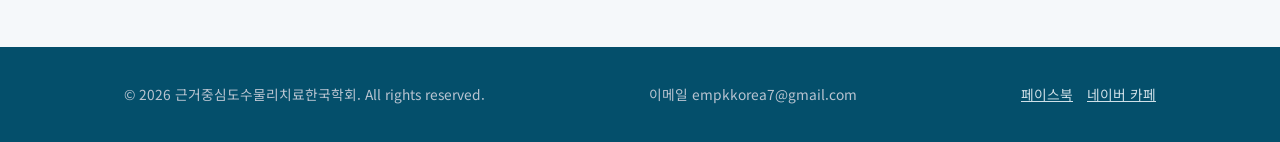
==== commit e12458b8: "검색엔진용 구조화 데이터(Organization) 추가 학회명·영문명·로고·SNS 링크를 schema.org 형식으로 홈 화면에 명시해 검색엔진이 사이트를 학회 공식 페이지로 인식" ====
--- a/index.html
+++ b/index.html
@@ -24,6 +24,26 @@
   <link rel="icon" type="image/png" sizes="32x32" href="/images/favicon-32.png" />
   <link rel="apple-touch-icon" href="/images/favicon-180.png" />
   <link rel="stylesheet" href="/css/style.css" />
+  <!--
+    검색엔진에 "이 사이트 = 이 학회"라는 걸 명확히 알려주는 구조화 데이터입니다.
+    학회명이나 영문명, SNS 주소가 바뀌면 /admin에서 고치는 것과 별개로
+    이 부분도 함께 수정해 주세요 (검색엔진용이라 자동 연동되지 않습니다).
+  -->
+  <script type="application/ld+json">
+  {
+    "@context": "https://schema.org",
+    "@type": "Organization",
+    "name": "근거중심도수물리치료한국학회",
+    "alternateName": ["EMPK", "Evidence based Manipulative Physiotherapy Korea"],
+    "url": "https://empkkorea.netlify.app/",
+    "logo": "https://empkkorea.netlify.app/images/logo.png",
+    "description": "근거에 기반한 도수물리치료의 발전과 임상 실무 역량 강화를 지향하는 학회입니다.",
+    "sameAs": [
+      "https://www.facebook.com/EvidManipPhysiotherKor/",
+      "https://cafe.naver.com/evidmanipphysiother"
+    ]
+  }
+  </script>
 </head>
 <body>
   <header class="site-header" id="site-header"></header>
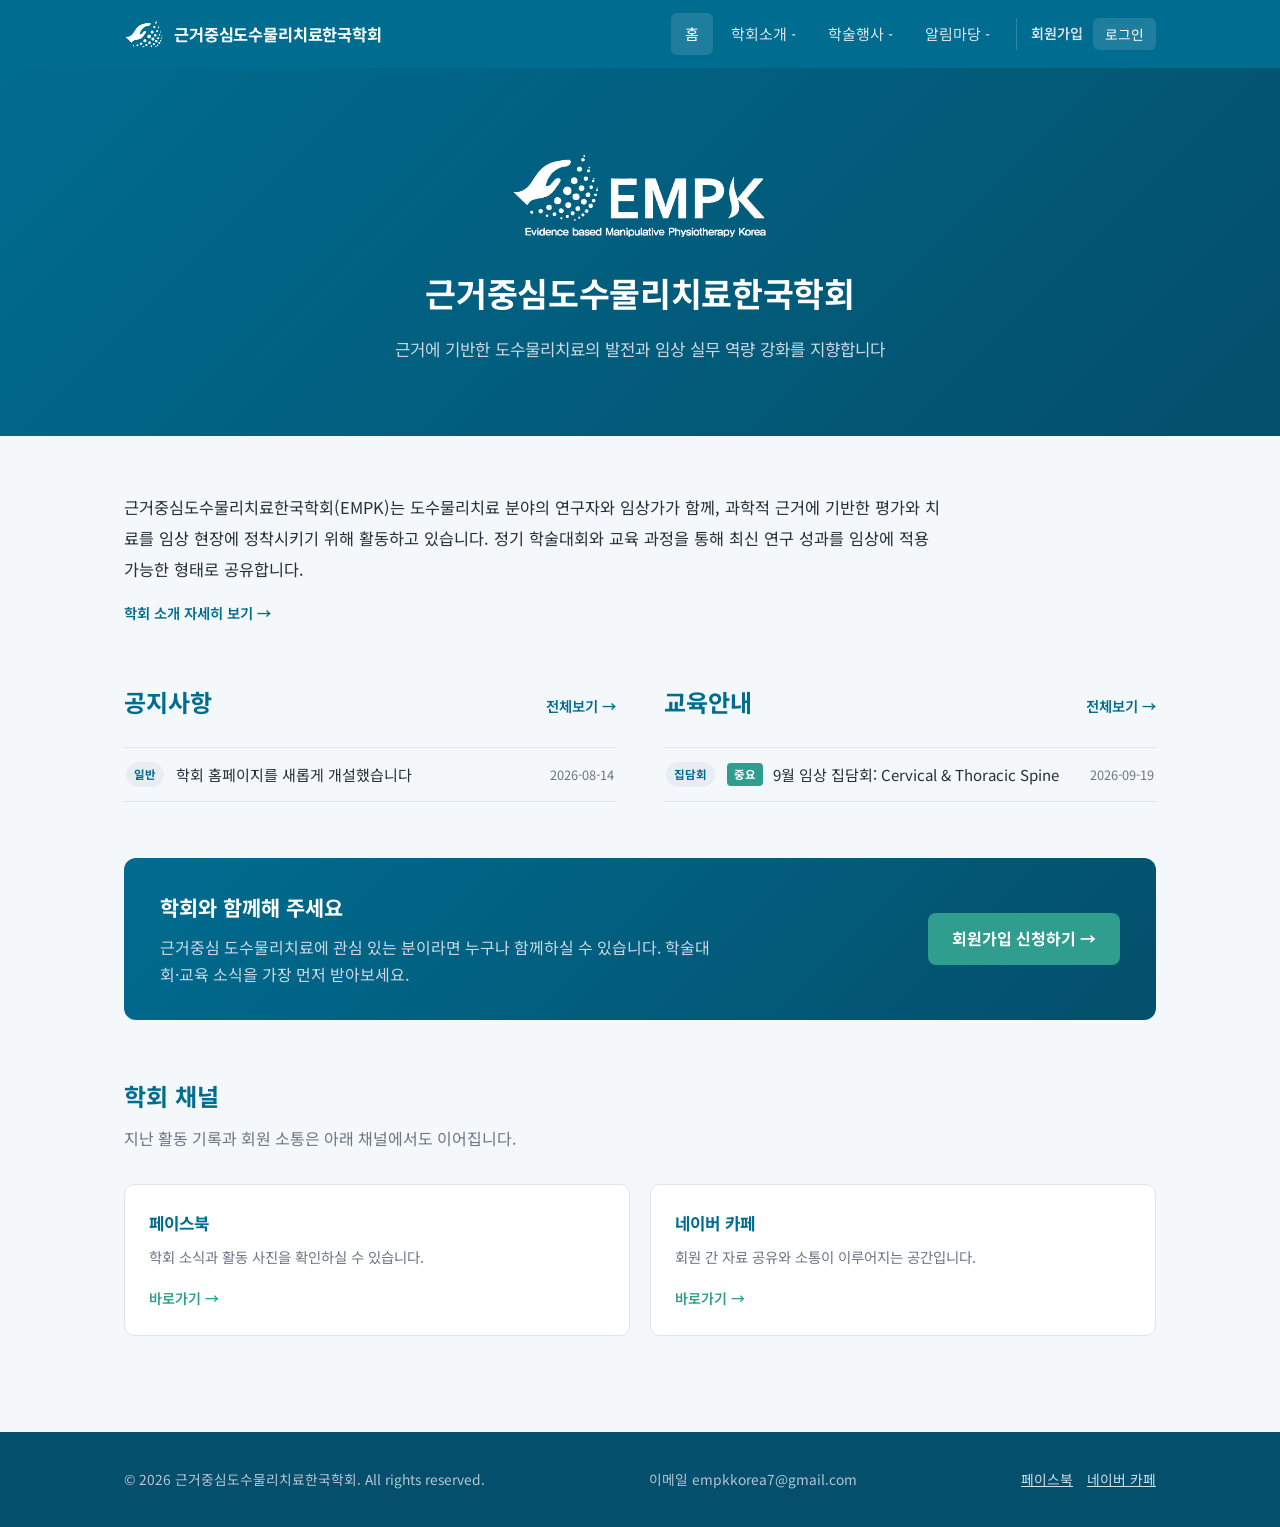
==== commit 1b446eca: "홈 임원진 섹션을 회원가입 CTA로 교체, 모바일 가로 스크롤 버그 수정 - 홈 화면의 임원진 소개(가짜 데이터)를 제거하고, 성격이 더 맞는   회원가입 유도 배너로 교체. 임원" ====
--- a/index.html
+++ b/index.html
@@ -6,6 +6,8 @@
   <title>근거중심도수물리치료한국학회 (EMPK)</title>
   <meta name="description" content="근거중심도수물리치료한국학회(EMPK)는 근거에 기반한 도수물리치료의 발전과 임상 실무 역량 강화를 지향하는 학회입니다. 학술대회·교육 일정과 공지사항을 확인하세요." />
   <link rel="canonical" href="https://empkkorea.netlify.app/" />
+  <meta name="naver-site-verification" content="4108f8ea5a3e06aaada79f459646472882d28c94" />
+  <meta name="google-site-verification" content="Qtu-VWGS638uYmHemk6BtPEWUPrS6ll6Xb4VpbjlgFE" />
   <meta property="og:type" content="website" />
   <meta property="og:site_name" content="근거중심도수물리치료한국학회" />
   <meta property="og:locale" content="ko_KR" />
@@ -97,13 +99,18 @@
       </div>
     </section>
 
-    <section class="section" id="board-section" style="padding-top: 0; display: none;">
+    <section class="section" style="padding-top: 0;">
       <div class="container">
-        <div class="section-head-row">
-          <h2 class="section-title">임원진</h2>
-          <a href="/board.html" class="link-more">전체보기 &rarr;</a>
+        <div class="join-cta">
+          <div>
+            <h2 class="join-cta-title">학회와 함께해 주세요</h2>
+            <p class="join-cta-text">
+              근거중심 도수물리치료에 관심 있는 분이라면 누구나 함께하실 수 있습니다.
+              학술대회·교육 소식을 가장 먼저 받아보세요.
+            </p>
+          </div>
+          <a href="/join.html" class="join-cta-btn">회원가입 신청하기 &rarr;</a>
         </div>
-        <div class="card-grid" id="home-board"></div>
       </div>
     </section>
 
--- a/css/style.css
+++ b/css/style.css
@@ -473,6 +473,9 @@
 
 .notice-title {
   flex: 1 1 auto;
+  /* Without this, flex items refuse to shrink below their content width,
+     so long titles push the row past the viewport instead of truncating. */
+  min-width: 0;
   font-size: 0.98rem;
 }
 
@@ -1050,6 +1053,12 @@
   gap: 48px;
 }
 
+.board-col {
+  /* Grid items default to min-width: auto, so a long unbreakable notice
+     title can force this column wider than its actual grid track. */
+  min-width: 0;
+}
+
 @media (max-width: 860px) {
   .board-columns {
     grid-template-columns: 1fr;
@@ -1077,6 +1086,46 @@
 
 .notice-list.compact .notice-date {
   font-size: 0.8rem;
+}
+
+/* Join CTA banner */
+.join-cta {
+  display: flex;
+  align-items: center;
+  justify-content: space-between;
+  gap: 24px;
+  flex-wrap: wrap;
+  padding: 32px 36px;
+  border-radius: 12px;
+  background: linear-gradient(135deg, var(--navy) 0%, var(--navy-dark) 100%);
+  color: #fff;
+}
+
+.join-cta-title {
+  margin: 0 0 8px;
+  font-size: 1.3rem;
+}
+
+.join-cta-text {
+  margin: 0;
+  color: #cdd7e2;
+  max-width: 560px;
+  line-height: 1.7;
+}
+
+.join-cta-btn {
+  flex: 0 0 auto;
+  padding: 12px 24px;
+  border-radius: 8px;
+  background: var(--accent);
+  color: #fff;
+  font-weight: 700;
+  white-space: nowrap;
+}
+.join-cta-btn:hover { background: #268576; }
+
+@media (max-width: 640px) {
+  .join-cta { padding: 26px 24px; }
 }
 
 /* Social channels */
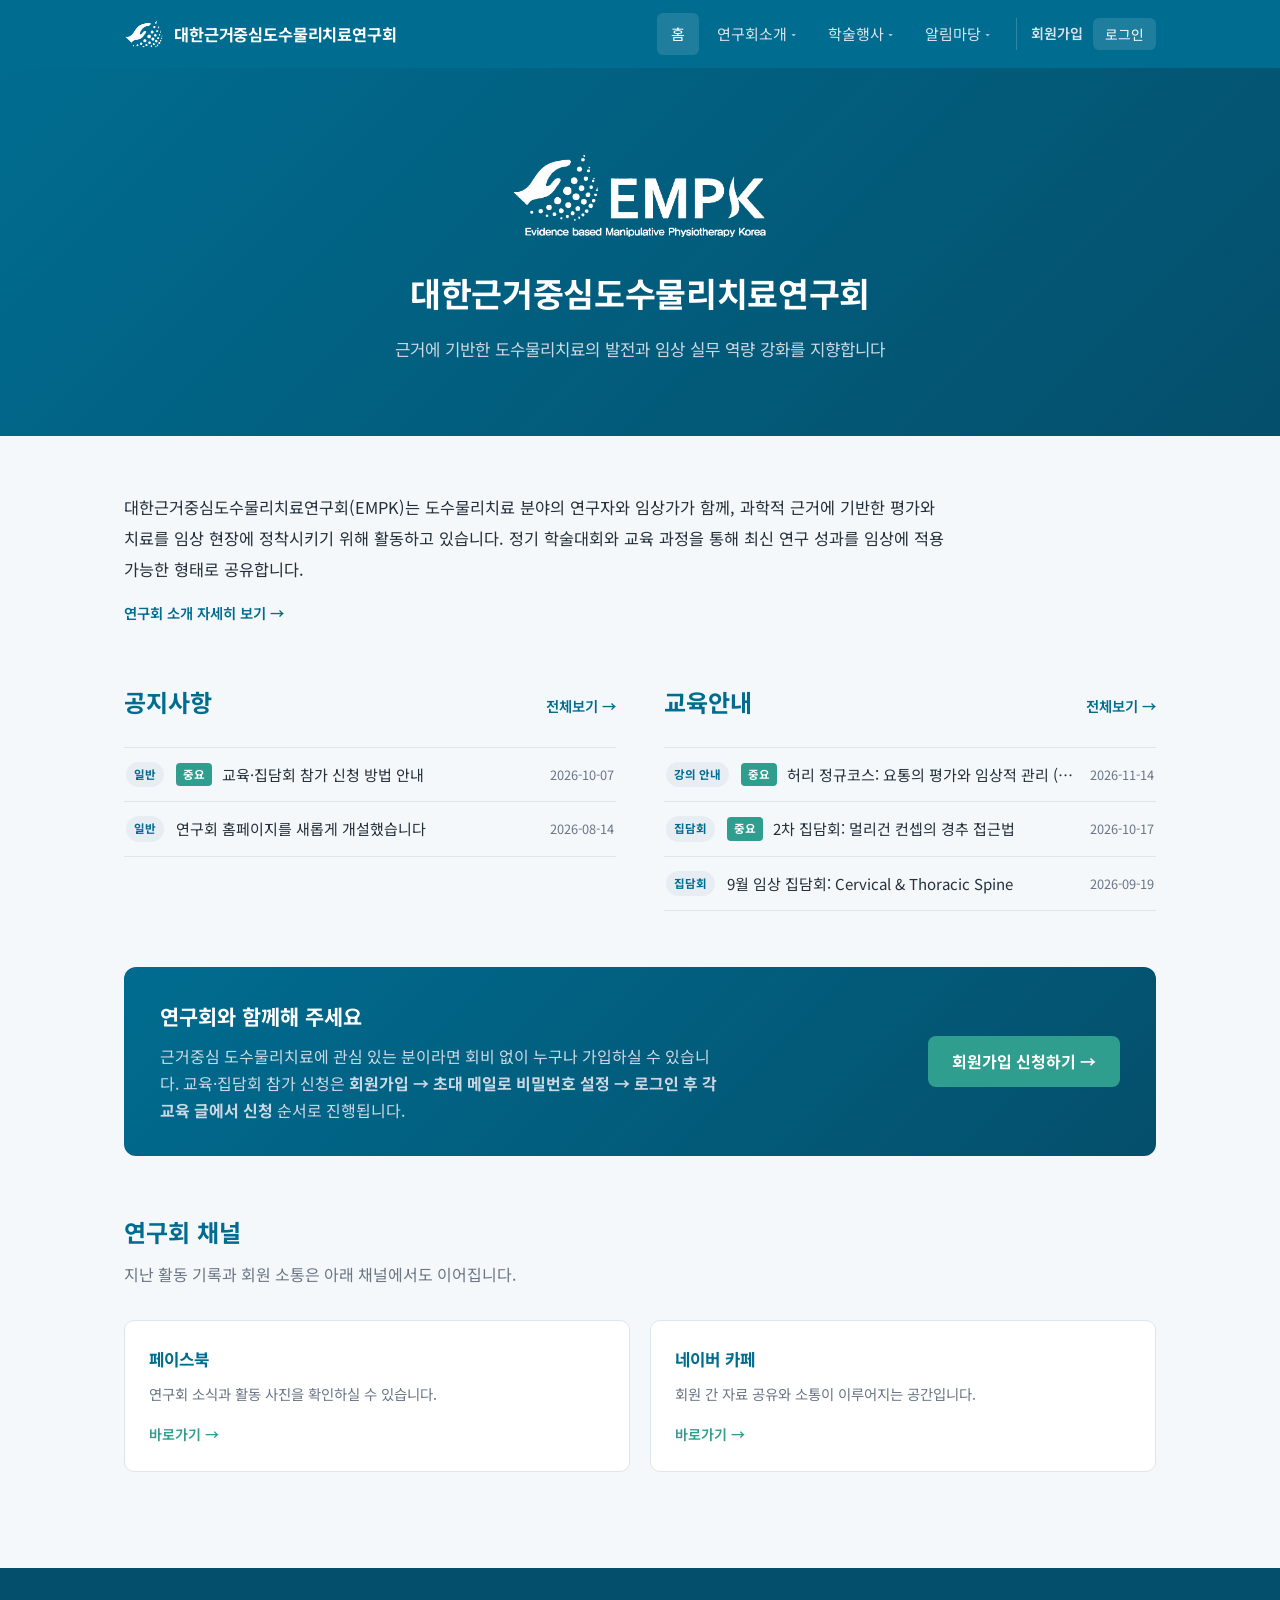
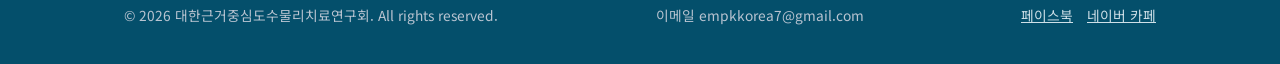
==== commit 91bd62ef: "연구회 명칭 변경, 회원 로그인 후 참가신청 절차, 10~11월 교육 안내 게시 - 국문명을 대한근거중심도수물리치료연구회로 변경하고 사이트 내 "학회" 표현을 "연구회"로 통일 -" ====
--- a/index.html
+++ b/index.html
@@ -3,23 +3,23 @@
 <head>
   <meta charset="utf-8" />
   <meta name="viewport" content="width=device-width, initial-scale=1" />
-  <title>근거중심도수물리치료한국학회 (EMPK)</title>
-  <meta name="description" content="근거중심도수물리치료한국학회(EMPK)는 근거에 기반한 도수물리치료의 발전과 임상 실무 역량 강화를 지향하는 학회입니다. 학술대회·교육 일정과 공지사항을 확인하세요." />
+  <title>대한근거중심도수물리치료연구회 (EMPK)</title>
+  <meta name="description" content="대한근거중심도수물리치료연구회(EMPK)는 근거에 기반한 도수물리치료의 발전과 임상 실무 역량 강화를 지향하는 연구회입니다. 학술대회·교육 일정과 공지사항을 확인하세요." />
   <link rel="canonical" href="https://empkkorea.netlify.app/" />
   <meta name="naver-site-verification" content="4108f8ea5a3e06aaada79f459646472882d28c94" />
   <meta name="google-site-verification" content="Qtu-VWGS638uYmHemk6BtPEWUPrS6ll6Xb4VpbjlgFE" />
   <meta property="og:type" content="website" />
-  <meta property="og:site_name" content="근거중심도수물리치료한국학회" />
+  <meta property="og:site_name" content="대한근거중심도수물리치료연구회" />
   <meta property="og:locale" content="ko_KR" />
-  <meta property="og:title" content="근거중심도수물리치료한국학회" />
-  <meta property="og:description" content="근거중심도수물리치료한국학회(EMPK)는 근거에 기반한 도수물리치료의 발전과 임상 실무 역량 강화를 지향하는 학회입니다. 학술대회·교육 일정과 공지사항을 확인하세요." />
+  <meta property="og:title" content="대한근거중심도수물리치료연구회" />
+  <meta property="og:description" content="대한근거중심도수물리치료연구회(EMPK)는 근거에 기반한 도수물리치료의 발전과 임상 실무 역량 강화를 지향하는 연구회입니다. 학술대회·교육 일정과 공지사항을 확인하세요." />
   <meta property="og:url" content="https://empkkorea.netlify.app/" />
   <meta property="og:image" content="https://empkkorea.netlify.app/images/og-image.png" />
   <meta property="og:image:width" content="1200" />
   <meta property="og:image:height" content="630" />
   <meta name="twitter:card" content="summary_large_image" />
-  <meta name="twitter:title" content="근거중심도수물리치료한국학회" />
-  <meta name="twitter:description" content="근거중심도수물리치료한국학회(EMPK)는 근거에 기반한 도수물리치료의 발전과 임상 실무 역량 강화를 지향하는 학회입니다. 학술대회·교육 일정과 공지사항을 확인하세요." />
+  <meta name="twitter:title" content="대한근거중심도수물리치료연구회" />
+  <meta name="twitter:description" content="대한근거중심도수물리치료연구회(EMPK)는 근거에 기반한 도수물리치료의 발전과 임상 실무 역량 강화를 지향하는 연구회입니다. 학술대회·교육 일정과 공지사항을 확인하세요." />
   <meta name="twitter:image" content="https://empkkorea.netlify.app/images/og-image.png" />
   <link rel="preconnect" href="https://fonts.googleapis.com" />
   <link href="https://fonts.googleapis.com/css2?family=Noto+Sans+KR:wght@400;500;700&display=swap" rel="stylesheet" />
@@ -27,19 +27,19 @@
   <link rel="apple-touch-icon" href="/images/favicon-180.png" />
   <link rel="stylesheet" href="/css/style.css" />
   <!--
-    검색엔진에 "이 사이트 = 이 학회"라는 걸 명확히 알려주는 구조화 데이터입니다.
-    학회명이나 영문명, SNS 주소가 바뀌면 /admin에서 고치는 것과 별개로
+    검색엔진에 "이 사이트 = 이 연구회"라는 걸 명확히 알려주는 구조화 데이터입니다.
+    연구회명이나 영문명, SNS 주소가 바뀌면 /admin에서 고치는 것과 별개로
     이 부분도 함께 수정해 주세요 (검색엔진용이라 자동 연동되지 않습니다).
   -->
   <script type="application/ld+json">
   {
     "@context": "https://schema.org",
     "@type": "Organization",
-    "name": "근거중심도수물리치료한국학회",
+    "name": "대한근거중심도수물리치료연구회",
     "alternateName": ["EMPK", "Evidence based Manipulative Physiotherapy Korea"],
     "url": "https://empkkorea.netlify.app/",
     "logo": "https://empkkorea.netlify.app/images/logo.png",
-    "description": "근거에 기반한 도수물리치료의 발전과 임상 실무 역량 강화를 지향하는 학회입니다.",
+    "description": "근거에 기반한 도수물리치료의 발전과 임상 실무 역량 강화를 지향하는 연구회입니다.",
     "sameAs": [
       "https://www.facebook.com/EvidManipPhysiotherKor/",
       "https://cafe.naver.com/evidmanipphysiother"
@@ -52,8 +52,8 @@
 
   <section class="hero" id="hero">
     <div class="container">
-      <img src="/images/logo.png" alt="근거중심도수물리치료한국학회 로고" class="hero-logo" />
-      <h1 id="hero-title">학회 홈페이지</h1>
+      <img src="/images/logo.png" alt="대한근거중심도수물리치료연구회 로고" class="hero-logo" />
+      <h1 id="hero-title">연구회 홈페이지</h1>
       <p id="hero-tagline">잠시만 기다려 주세요...</p>
     </div>
   </section>
@@ -62,7 +62,7 @@
     <section class="section intro-section" id="intro-section" style="display: none;">
       <div class="container">
         <p class="intro-text" id="intro-text"></p>
-        <a href="/about.html" class="link-more">학회 소개 자세히 보기 &rarr;</a>
+        <a href="/about.html" class="link-more">연구회 소개 자세히 보기 &rarr;</a>
       </div>
     </section>
 
@@ -103,10 +103,10 @@
       <div class="container">
         <div class="join-cta">
           <div>
-            <h2 class="join-cta-title">학회와 함께해 주세요</h2>
+            <h2 class="join-cta-title">연구회와 함께해 주세요</h2>
             <p class="join-cta-text">
-              근거중심 도수물리치료에 관심 있는 분이라면 누구나 함께하실 수 있습니다.
-              학술대회·교육 소식을 가장 먼저 받아보세요.
+              근거중심 도수물리치료에 관심 있는 분이라면 회비 없이 누구나 가입하실 수 있습니다.
+              교육·집담회 참가 신청은 <strong>회원가입 → 초대 메일로 비밀번호 설정 → 로그인 후 각 교육 글에서 신청</strong> 순서로 진행됩니다.
             </p>
           </div>
           <a href="/join.html" class="join-cta-btn">회원가입 신청하기 &rarr;</a>
@@ -116,7 +116,7 @@
 
     <section class="section" id="social-section" style="padding-top: 0; display: none;">
       <div class="container">
-        <h2 class="section-title">학회 채널</h2>
+        <h2 class="section-title">연구회 채널</h2>
         <p class="section-sub">지난 활동 기록과 회원 소통은 아래 채널에서도 이어집니다.</p>
         <div class="social-grid" id="social-links"></div>
       </div>
--- a/css/style.css
+++ b/css/style.css
@@ -619,6 +619,82 @@
   background: var(--bg);
 }
 
+/* Sign-up steps shown instead of the apply form to signed-out visitors */
+.apply-gate {
+  border: 1px solid var(--border);
+  border-left: 4px solid var(--accent);
+  border-radius: 10px;
+  padding: 20px 22px;
+  background: var(--bg);
+}
+
+.apply-gate-lead {
+  margin: 0 0 16px;
+  font-size: 0.96rem;
+}
+
+.apply-steps {
+  list-style: none;
+  margin: 0 0 18px;
+  padding: 0;
+  display: grid;
+  gap: 12px;
+}
+
+.apply-steps li {
+  display: flex;
+  gap: 12px;
+  align-items: flex-start;
+}
+
+.apply-steps .step-num {
+  flex: 0 0 28px;
+  height: 28px;
+  border-radius: 50%;
+  background: var(--accent);
+  color: #fff;
+  font-weight: 700;
+  font-size: 0.9rem;
+  display: flex;
+  align-items: center;
+  justify-content: center;
+}
+
+.apply-steps strong {
+  display: block;
+  color: var(--navy);
+}
+
+.apply-steps span {
+  font-size: 0.9rem;
+  color: var(--text-muted);
+}
+
+.apply-gate-actions {
+  display: flex;
+  gap: 10px;
+  flex-wrap: wrap;
+}
+
+.gate-btn {
+  padding: 11px 20px;
+  border-radius: 8px;
+  font: inherit;
+  font-size: 0.94rem;
+  font-weight: 700;
+  cursor: pointer;
+  border: 1px solid var(--navy);
+}
+
+.gate-btn-primary { background: var(--navy); color: #fff; }
+.gate-btn-primary:hover { background: var(--navy-dark); }
+.gate-btn-secondary { background: #fff; color: var(--navy); }
+.gate-btn-secondary:hover { background: #eef4f7; }
+
+@media (max-width: 640px) {
+  .gate-btn { flex: 1 1 100%; text-align: center; }
+}
+
 /* Gallery */
 .album + .album {
   margin-top: 48px;
@@ -827,7 +903,7 @@
   margin-right: 10px;
 }
 
-/* In-page sub navigation (학회 소개) */
+/* In-page sub navigation (연구회 소개) */
 .subnav {
   position: sticky;
   top: 68px;
